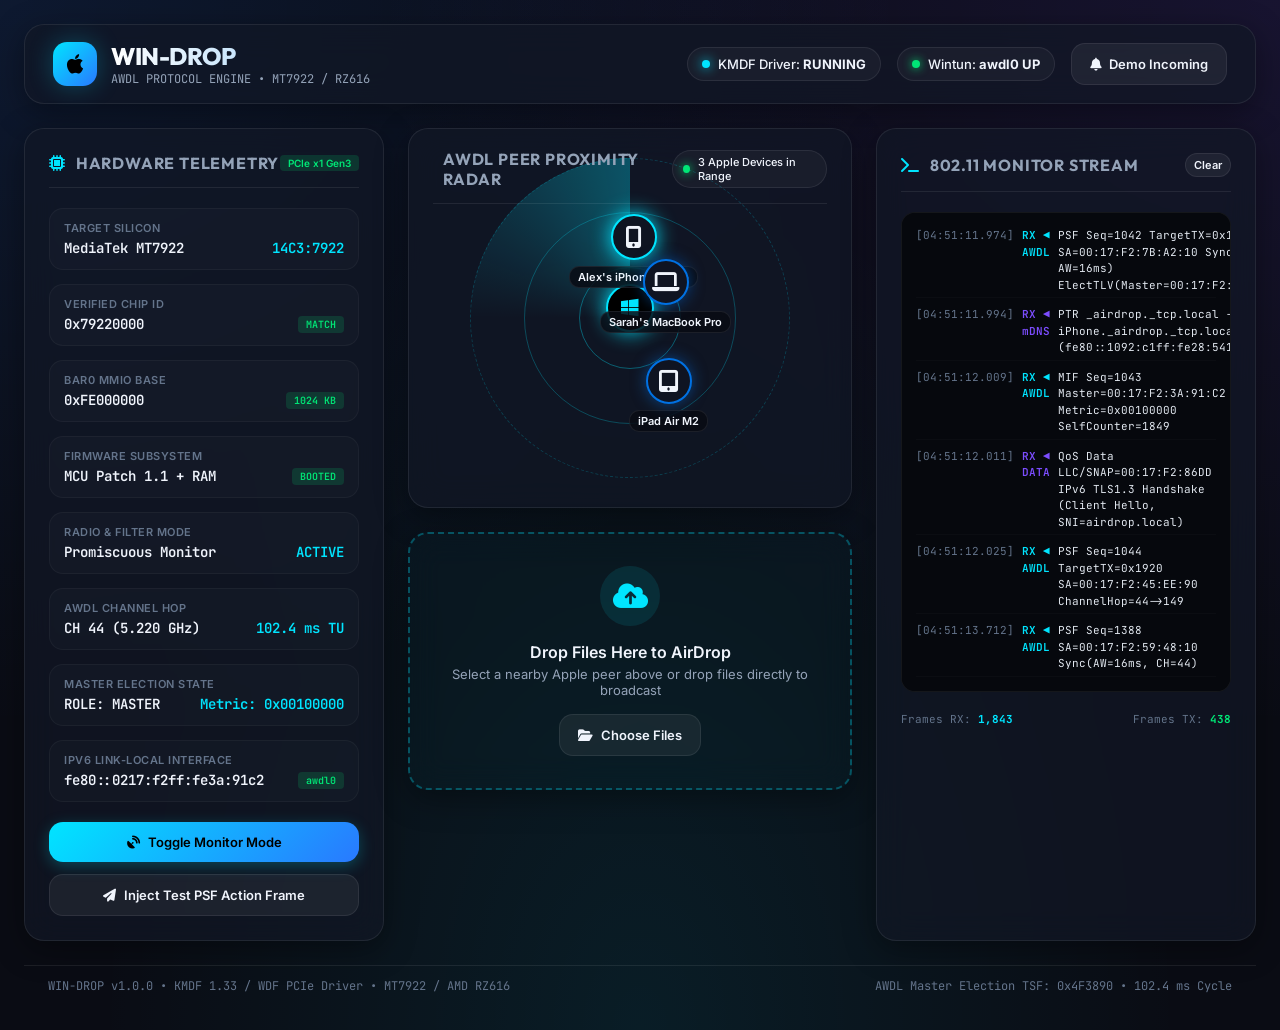
==== ui/index.html @ cebceb47 "Save win-drop project state: fixed driver KMDF 1.35, DMA alignment, SDDL, and inject_test" ====
<!DOCTYPE html>
<html lang="en">
<head>
  <meta charset="UTF-8">
  <meta name="viewport" content="width=device-width, initial-scale=1.0">
  <title>WIN-DROP — Native Windows AirDrop Interoperability (MediaTek MT7922 / AMD RZ616)</title>
  <meta name="description" content="High-performance native Windows 11 Apple AirDrop & AWDL protocol engine for MediaTek MT7922 / AMD RZ616 silicon.">
  <link rel="stylesheet" href="style.css">
  <link rel="stylesheet" href="https://cdnjs.cloudflare.com/ajax/libs/font-awesome/6.4.0/css/all.min.css">
</head>
<body>
  <div class="app-container">
    <!-- Header -->
    <header class="app-header">
      <div class="brand">
        <div class="brand-icon">
          <i class="fa-brands fa-apple"></i>
        </div>
        <div class="brand-text">
          <h1>WIN-DROP</h1>
          <p>AWDL PROTOCOL ENGINE &bull; MT7922 / RZ616</p>
        </div>
      </div>

      <div class="header-status-group">
        <div class="status-badge">
          <span class="status-dot active"></span>
          <span>KMDF Driver: <strong id="driver-state">RUNNING</strong></span>
        </div>
        <div class="status-badge">
          <span class="status-dot"></span>
          <span>Wintun: <strong id="wintun-state">awdl0 UP</strong></span>
        </div>
        <button id="btn-trigger-modal" class="btn-secondary" title="Test AirDrop incoming prompt">
          <i class="fa-solid fa-bell"></i> Demo Incoming
        </button>
      </div>
    </header>

    <!-- Main 3-Column Grid -->
    <main class="main-content">
      <!-- Left Column: Hardware & Kernel Telemetry HUD -->
      <aside class="glass-panel" id="telemetry-panel">
        <div class="panel-header">
          <h2 class="panel-title"><i class="fa-solid fa-microchip"></i> Hardware Telemetry</h2>
          <span class="metric-tag">PCIe x1 Gen3</span>
        </div>

        <div class="telemetry-list">
          <div class="metric-item">
            <span class="metric-label">Target Silicon</span>
            <span class="metric-value">
              <span>MediaTek MT7922</span>
              <span class="highlight">14C3:7922</span>
            </span>
          </div>

          <div class="metric-item">
            <span class="metric-label">Verified Chip ID</span>
            <span class="metric-value">
              <span id="chip-id-val">0x79220000</span>
              <span class="metric-tag">MATCH</span>
            </span>
          </div>

          <div class="metric-item">
            <span class="metric-label">BAR0 MMIO Base</span>
            <span class="metric-value">
              <span>0xFE000000</span>
              <span class="metric-tag">1024 KB</span>
            </span>
          </div>

          <div class="metric-item">
            <span class="metric-label">Firmware Subsystem</span>
            <span class="metric-value">
              <span>MCU Patch 1.1 + RAM</span>
              <span class="metric-tag">BOOTED</span>
            </span>
          </div>

          <div class="metric-item">
            <span class="metric-label">Radio & Filter Mode</span>
            <span class="metric-value">
              <span id="radio-mode">Promiscuous Monitor</span>
              <span class="highlight" id="filter-state">ACTIVE</span>
            </span>
          </div>

          <div class="metric-item">
            <span class="metric-label">AWDL Channel Hop</span>
            <span class="metric-value">
              <span id="current-channel">CH 44 (5.220 GHz)</span>
              <span class="highlight">102.4 ms TU</span>
            </span>
          </div>

          <div class="metric-item">
            <span class="metric-label">Master Election State</span>
            <span class="metric-value">
              <span id="election-role">ROLE: MASTER</span>
              <span class="highlight">Metric: 0x00100000</span>
            </span>
          </div>

          <div class="metric-item">
            <span class="metric-label">IPv6 Link-Local Interface</span>
            <span class="metric-value">
              <span id="ipv6-addr">fe80::0217:f2ff:fe3a:91c2</span>
              <span class="metric-tag">awdl0</span>
            </span>
          </div>
        </div>

        <div class="controls-box">
          <button id="btn-toggle-monitor" class="btn-primary">
            <i class="fa-solid fa-satellite-dish"></i> Toggle Monitor Mode
          </button>
          <button id="btn-inject-psf" class="btn-secondary">
            <i class="fa-solid fa-paper-plane"></i> Inject Test PSF Action Frame
          </button>
        </div>
      </aside>

      <!-- Center Column: Radar Discovery & File Drop Target -->
      <section class="center-viewport">
        <!-- AWDL Radar View -->
        <div class="glass-panel radar-card" id="radar-container">
          <div class="panel-header" style="position: absolute; top: 20px; left: 24px; right: 24px; z-index: 20;">
            <h2 class="panel-title"><i class="fa-solid fa-radar"></i> AWDL Peer Proximity Radar</h2>
            <span class="status-badge" style="padding: 4px 10px; font-size: 11px;">
              <span class="status-dot"></span>
              <span id="peer-count-text">3 Apple Devices in Range</span>
            </span>
          </div>

          <!-- Radar Background concentric circles and sweep -->
          <div class="radar-bg"></div>
          <div class="radar-sweep"></div>

          <!-- Self Node (Center of Radar) -->
          <div class="radar-center-node" title="This PC (Win-Drop Master)">
            <i class="fa-brands fa-windows" style="color: var(--accent-cyan);"></i>
          </div>

          <!-- Discovered Peers (Dynamically Rendered / Initial State) -->
          <div id="radar-peers-layer">
            <div class="peer-node active" id="peer-1" style="top: 85px; left: 160px;" data-name="Alex's iPhone 15 Pro" data-model="iPhone 15 Pro" data-rssi="-48 dBm">
              <div class="peer-avatar">
                <i class="fa-solid fa-mobile-screen-button"></i>
              </div>
              <span class="peer-name">Alex's iPhone 15 Pro</span>
            </div>

            <div class="peer-node" id="peer-2" style="top: 130px; right: 120px;" data-name="Sarah's MacBook Pro" data-model="MacBook Pro 16\"" data-rssi="-59 dBm">
              <div class="peer-avatar">
                <i class="fa-solid fa-laptop"></i>
              </div>
              <span class="peer-name">Sarah's MacBook Pro</span>
            </div>

            <div class="peer-node" id="peer-3" style="bottom: 75px; left: 220px;" data-name="Living Room iPad Air" data-model="iPad Air M2" data-rssi="-71 dBm">
              <div class="peer-avatar">
                <i class="fa-solid fa-tablet-screen-button"></i>
              </div>
              <span class="peer-name">iPad Air M2</span>
            </div>
          </div>
        </div>

        <!-- AirDrop Drag & Drop Zone -->
        <div class="glass-panel dropzone-card" id="dropzone">
          <div class="drop-icon-wrap">
            <i class="fa-solid fa-cloud-arrow-up"></i>
          </div>
          <div class="drop-instruction">
            <h3>Drop Files Here to AirDrop</h3>
            <p id="drop-target-label">Select a nearby Apple peer above or drop files directly to broadcast</p>
          </div>
          <input type="file" id="file-input" multiple style="display: none;">
          <button id="btn-browse-files" class="btn-secondary">
            <i class="fa-solid fa-folder-open"></i> Choose Files
          </button>
          
          <!-- Transfer Progress Overlay -->
          <div id="transfer-progress-box" style="display: none; width: 100%; margin-top: 10px;">
            <div style="display: flex; justify-content: space-between; font-size: 12px; margin-bottom: 6px;">
              <span id="transfer-filename">Uploading...</span>
              <span id="transfer-rate">48.2 MB/s</span>
            </div>
            <div style="width: 100%; height: 8px; background: rgba(255,255,255,0.08); border-radius: 4px; overflow: hidden;">
              <div id="transfer-bar" style="width: 0%; height: 100%; background: linear-gradient(90deg, var(--accent-cyan), var(--accent-blue)); transition: width 0.1s linear;"></div>
            </div>
          </div>
        </div>
      </section>

      <!-- Right Column: Live Sniffer Terminal & Packet Stream -->
      <aside class="glass-panel" id="sniffer-panel">
        <div class="panel-header">
          <h2 class="panel-title"><i class="fa-solid fa-terminal"></i> 802.11 Monitor Stream</h2>
          <button id="btn-clear-log" class="btn-secondary" style="padding: 4px 8px; font-size: 11px;">Clear</button>
        </div>

        <div class="terminal-window" id="packet-terminal">
          <!-- Live packet lines injected by JS -->
        </div>

        <div style="display: flex; justify-content: space-between; font-size: 11px; color: var(--text-muted); font-family: var(--font-mono);">
          <span>Frames RX: <strong id="rx-counter" style="color: var(--accent-cyan);">1,842</strong></span>
          <span>Frames TX: <strong id="tx-counter" style="color: var(--accent-success);">438</strong></span>
        </div>
      </aside>
    </main>

    <!-- Incoming AirDrop Request Modal -->
    <div class="modal-overlay" id="airdrop-modal">
      <div class="airdrop-modal-box">
        <div class="modal-icon">
          <i class="fa-solid fa-file-arrow-down"></i>
        </div>
        <div class="modal-text">
          <h2>AirDrop Transfer Request</h2>
          <p id="modal-desc"><strong>Alex's iPhone 15 Pro</strong> would like to share 2 photos and 1 document (14.2 MB) with you.</p>
        </div>
        <div class="modal-actions">
          <button id="btn-modal-decline" class="btn-decline">Decline</button>
          <button id="btn-modal-accept" class="btn-accept">Accept &amp; Save</button>
        </div>
      </div>
    </div>

    <!-- Footer -->
    <footer class="app-footer">
      <span>WIN-DROP v1.0.0 &bull; KMDF 1.33 / WDF PCIe Driver &bull; MT7922 / AMD RZ616</span>
      <span>AWDL Master Election TSF: <span id="tsf-counter">0x004F382A</span> &bull; 102.4 ms Cycle</span>
    </footer>
  </div>

  <script src="app.js"></script>
</body>
</html>
---- ui/style.css ----
/* WIN-DROP — Modern Glassmorphism Cyberpunk Dark UI Design System */
@import url('https://fonts.googleapis.com/css2?family=Inter:wght@300;400;500;600;700&family=JetBrains+Mono:wght@400;500;600&family=Outfit:wght@500;600;700;800&display=swap');

:root {
  --bg-primary: #0a0c14;
  --bg-secondary: #0f1422;
  --bg-card: rgba(18, 24, 38, 0.7);
  --bg-card-hover: rgba(28, 36, 56, 0.85);
  --border-subtle: rgba(255, 255, 255, 0.08);
  --border-glow: rgba(0, 229, 255, 0.3);
  --border-active: #00e5ff;
  
  --accent-cyan: #00e5ff;
  --accent-blue: #2979ff;
  --accent-purple: #7c4dff;
  --accent-apple: #0071e3;
  --accent-success: #00e676;
  --accent-warning: #ffd600;
  --accent-danger: #ff1744;

  --text-main: #f0f4fc;
  --text-secondary: #94a3b8;
  --text-muted: #64748b;
  
  --radius-sm: 8px;
  --radius-md: 14px;
  --radius-lg: 20px;
  --radius-full: 9999px;
  
  --glass-blur: blur(16px);
  --shadow-glow-cyan: 0 0 25px rgba(0, 229, 255, 0.25);
  --shadow-glow-blue: 0 0 35px rgba(41, 121, 255, 0.3);
  --shadow-card: 0 8px 32px 0 rgba(0, 0, 0, 0.37);
  
  --font-sans: 'Inter', -apple-system, BlinkMacSystemFont, sans-serif;
  --font-heading: 'Outfit', sans-serif;
  --font-mono: 'JetBrains Mono', monospace;
}

* {
  box-sizing: border-box;
  margin: 0;
  padding: 0;
  -webkit-font-smoothing: antialiased;
}

body {
  background: var(--bg-primary);
  background-image: 
    radial-gradient(at 0% 0%, rgba(41, 121, 255, 0.12) 0px, transparent 50%),
    radial-gradient(at 100% 0%, rgba(124, 77, 255, 0.12) 0px, transparent 50%),
    radial-gradient(at 50% 100%, rgba(0, 229, 255, 0.08) 0px, transparent 60%);
  color: var(--text-main);
  font-family: var(--font-sans);
  min-height: 100vh;
  overflow-x: hidden;
  display: flex;
  flex-direction: column;
}

/* App Container */
.app-container {
  display: grid;
  grid-template-rows: auto 1fr auto;
  min-height: 100vh;
  max-width: 1600px;
  margin: 0 auto;
  width: 100%;
  padding: 24px;
  gap: 24px;
}

/* Header */
.app-header {
  display: flex;
  align-items: center;
  justify-content: space-between;
  padding: 16px 28px;
  background: var(--bg-card);
  backdrop-filter: var(--glass-blur);
  border: 1px solid var(--border-subtle);
  border-radius: var(--radius-lg);
  box-shadow: var(--shadow-card);
}

.brand {
  display: flex;
  align-items: center;
  gap: 14px;
}

.brand-icon {
  width: 44px;
  height: 44px;
  border-radius: var(--radius-md);
  background: linear-gradient(135deg, var(--accent-cyan), var(--accent-blue));
  display: flex;
  align-items: center;
  justify-content: center;
  color: #000;
  font-size: 22px;
  box-shadow: var(--shadow-glow-cyan);
}

.brand-text h1 {
  font-family: var(--font-heading);
  font-size: 24px;
  font-weight: 800;
  letter-spacing: -0.5px;
  background: linear-gradient(90deg, #fff, #90caf9);
  -webkit-background-clip: text;
  -webkit-text-fill-color: transparent;
}

.brand-text p {
  font-size: 12px;
  color: var(--text-secondary);
  font-family: var(--font-mono);
}

.header-status-group {
  display: flex;
  align-items: center;
  gap: 16px;
}

.status-badge {
  display: flex;
  align-items: center;
  gap: 8px;
  padding: 8px 14px;
  border-radius: var(--radius-full);
  background: rgba(255, 255, 255, 0.04);
  border: 1px solid var(--border-subtle);
  font-size: 13px;
  font-weight: 500;
}

.status-dot {
  width: 8px;
  height: 8px;
  border-radius: 50%;
  background: var(--accent-success);
  box-shadow: 0 0 10px var(--accent-success);
  animation: pulse 2s infinite ease-in-out;
}

.status-dot.active {
  background: var(--accent-cyan);
  box-shadow: 0 0 12px var(--accent-cyan);
}

@keyframes pulse {
  0%, 100% { transform: scale(1); opacity: 1; }
  50% { transform: scale(1.3); opacity: 0.7; }
}

/* Main Grid Layout */
.main-content {
  display: grid;
  grid-template-columns: 360px 1fr 380px;
  gap: 24px;
  min-height: 680px;
}

/* Glass Card Common */
.glass-panel {
  background: var(--bg-card);
  backdrop-filter: var(--glass-blur);
  border: 1px solid var(--border-subtle);
  border-radius: var(--radius-lg);
  padding: 24px;
  display: flex;
  flex-direction: column;
  gap: 20px;
  box-shadow: var(--shadow-card);
  transition: border-color 0.3s ease;
}

.glass-panel:hover {
  border-color: rgba(255, 255, 255, 0.15);
}

.panel-header {
  display: flex;
  align-items: center;
  justify-content: space-between;
  border-bottom: 1px solid var(--border-subtle);
  padding-bottom: 14px;
}

.panel-title {
  font-family: var(--font-heading);
  font-size: 16px;
  font-weight: 700;
  text-transform: uppercase;
  letter-spacing: 0.8px;
  color: var(--text-secondary);
  display: flex;
  align-items: center;
  gap: 10px;
}

.panel-title i {
  color: var(--accent-cyan);
}

/* Left Column: Hardware & Driver Telemetry HUD */
.telemetry-list {
  display: flex;
  flex-direction: column;
  gap: 14px;
}

.metric-item {
  display: flex;
  flex-direction: column;
  gap: 4px;
  background: rgba(255, 255, 255, 0.02);
  padding: 12px 14px;
  border-radius: var(--radius-md);
  border: 1px solid rgba(255, 255, 255, 0.04);
}

.metric-label {
  font-size: 11px;
  color: var(--text-muted);
  text-transform: uppercase;
  letter-spacing: 0.5px;
  font-weight: 600;
}

.metric-value {
  font-family: var(--font-mono);
  font-size: 14px;
  font-weight: 600;
  color: var(--text-main);
  display: flex;
  align-items: center;
  justify-content: space-between;
}

.metric-value .highlight {
  color: var(--accent-cyan);
}

.metric-tag {
  font-size: 10px;
  padding: 2px 8px;
  border-radius: 4px;
  background: rgba(0, 230, 118, 0.15);
  color: var(--accent-success);
  font-weight: 600;
}

.controls-box {
  margin-top: auto;
  display: flex;
  flex-direction: column;
  gap: 12px;
}

.btn-primary, .btn-secondary {
  padding: 12px 18px;
  border-radius: var(--radius-md);
  font-family: var(--font-sans);
  font-size: 13px;
  font-weight: 600;
  cursor: pointer;
  display: flex;
  align-items: center;
  justify-content: center;
  gap: 8px;
  transition: all 0.2s ease;
  border: none;
}

.btn-primary {
  background: linear-gradient(135deg, var(--accent-cyan), var(--accent-blue));
  color: #000;
  box-shadow: 0 4px 15px rgba(0, 229, 255, 0.25);
}

.btn-primary:hover {
  transform: translateY(-2px);
  box-shadow: 0 6px 22px rgba(0, 229, 255, 0.4);
}

.btn-secondary {
  background: rgba(255, 255, 255, 0.06);
  color: var(--text-main);
  border: 1px solid var(--border-subtle);
}

.btn-secondary:hover {
  background: rgba(255, 255, 255, 0.1);
  border-color: rgba(255, 255, 255, 0.2);
}

/* Center Column: Radar & Peer Discovery + AirDrop Drag/Drop */
.center-viewport {
  display: flex;
  flex-direction: column;
  gap: 24px;
}

/* AWDL Radar Scanner */
.radar-card {
  position: relative;
  height: 380px;
  overflow: hidden;
  display: flex;
  align-items: center;
  justify-content: center;
}

.radar-bg {
  position: absolute;
  width: 320px;
  height: 320px;
  border-radius: 50%;
  border: 1px dashed rgba(0, 229, 255, 0.2);
  display: flex;
  align-items: center;
  justify-content: center;
}

.radar-bg::before {
  content: '';
  position: absolute;
  width: 210px;
  height: 210px;
  border-radius: 50%;
  border: 1px solid rgba(0, 229, 255, 0.25);
}

.radar-bg::after {
  content: '';
  position: absolute;
  width: 100px;
  height: 100px;
  border-radius: 50%;
  border: 1px solid rgba(0, 229, 255, 0.35);
}

.radar-sweep {
  position: absolute;
  width: 320px;
  height: 320px;
  border-radius: 50%;
  background: conic-gradient(from 0deg, transparent 75%, rgba(0, 229, 255, 0.3) 100%);
  animation: sweep 4s linear infinite;
}

@keyframes sweep {
  from { transform: rotate(0deg); }
  to { transform: rotate(360deg); }
}

.radar-center-node {
  position: relative;
  z-index: 10;
  width: 48px;
  height: 48px;
  border-radius: 50%;
  background: #000;
  border: 2px solid var(--accent-cyan);
  display: flex;
  align-items: center;
  justify-content: center;
  box-shadow: 0 0 20px var(--accent-cyan);
  font-size: 20px;
}

/* Peer Nodes inside Radar */
.peer-node {
  position: absolute;
  z-index: 12;
  cursor: pointer;
  display: flex;
  flex-direction: column;
  align-items: center;
  gap: 6px;
  transition: transform 0.3s cubic-bezier(0.34, 1.56, 0.64, 1);
}

.peer-node:hover {
  transform: scale(1.15);
}

.peer-avatar {
  width: 46px;
  height: 46px;
  border-radius: 50%;
  background: var(--bg-secondary);
  border: 2px solid var(--accent-apple);
  display: flex;
  align-items: center;
  justify-content: center;
  font-size: 22px;
  box-shadow: 0 0 15px rgba(0, 113, 227, 0.5);
  position: relative;
}

.peer-node.active .peer-avatar {
  border-color: var(--accent-cyan);
  box-shadow: 0 0 20px var(--accent-cyan);
}

.peer-name {
  font-size: 11px;
  font-weight: 600;
  background: rgba(10, 12, 20, 0.85);
  padding: 3px 8px;
  border-radius: 10px;
  border: 1px solid var(--border-subtle);
  white-space: nowrap;
}

/* AirDrop Drag & Drop Target Zone */
.dropzone-card {
  border: 2px dashed rgba(0, 229, 255, 0.3);
  border-radius: var(--radius-lg);
  padding: 32px 24px;
  display: flex;
  flex-direction: column;
  align-items: center;
  justify-content: center;
  gap: 16px;
  background: rgba(0, 229, 255, 0.02);
  cursor: pointer;
  transition: all 0.3s ease;
  min-height: 200px;
}

.dropzone-card:hover, .dropzone-card.dragover {
  border-color: var(--accent-cyan);
  background: rgba(0, 229, 255, 0.06);
  box-shadow: var(--shadow-glow-cyan);
}

.drop-icon-wrap {
  width: 60px;
  height: 60px;
  border-radius: 50%;
  background: rgba(0, 229, 255, 0.1);
  display: flex;
  align-items: center;
  justify-content: center;
  font-size: 28px;
  color: var(--accent-cyan);
}

.drop-instruction h3 {
  font-size: 16px;
  font-weight: 600;
  text-align: center;
}

.drop-instruction p {
  font-size: 13px;
  color: var(--text-secondary);
  text-align: center;
  margin-top: 4px;
}

/* Right Column: Live Sniffer Terminal & Transfer Queue */
.terminal-window {
  display: flex;
  flex-direction: column;
  flex: 1;
  background: #06080d;
  border-radius: var(--radius-md);
  border: 1px solid rgba(255, 255, 255, 0.06);
  padding: 14px;
  font-family: var(--font-mono);
  font-size: 11px;
  overflow-y: auto;
  gap: 8px;
  max-height: 480px;
}

.packet-log {
  display: flex;
  gap: 8px;
  line-height: 1.5;
  color: #a0aec0;
  border-bottom: 1px solid rgba(255, 255, 255, 0.02);
  padding-bottom: 4px;
}

.pkt-time {
  color: var(--text-muted);
}

.pkt-type {
  color: var(--accent-cyan);
  font-weight: 600;
}

.pkt-detail {
  color: #e2e8f0;
}

/* Incoming AirDrop Modal */
.modal-overlay {
  position: fixed;
  inset: 0;
  background: rgba(0, 0, 0, 0.7);
  backdrop-filter: blur(10px);
  display: flex;
  align-items: center;
  justify-content: center;
  z-index: 1000;
  opacity: 0;
  pointer-events: none;
  transition: opacity 0.3s ease;
}

.modal-overlay.open {
  opacity: 1;
  pointer-events: auto;
}

.airdrop-modal-box {
  background: #181d29;
  border: 1px solid var(--border-subtle);
  border-radius: var(--radius-lg);
  width: 440px;
  padding: 28px;
  box-shadow: 0 20px 60px rgba(0, 0, 0, 0.6);
  display: flex;
  flex-direction: column;
  align-items: center;
  gap: 20px;
  transform: translateY(20px);
  transition: transform 0.3s ease;
}

.modal-overlay.open .airdrop-modal-box {
  transform: translateY(0);
}

.modal-icon {
  width: 72px;
  height: 72px;
  border-radius: 50%;
  background: linear-gradient(135deg, var(--accent-apple), #38ef7d);
  display: flex;
  align-items: center;
  justify-content: center;
  font-size: 34px;
  color: #fff;
  box-shadow: 0 0 25px rgba(0, 113, 227, 0.4);
}

.modal-text {
  text-align: center;
}

.modal-text h2 {
  font-size: 19px;
  font-weight: 700;
  margin-bottom: 6px;
}

.modal-text p {
  font-size: 13px;
  color: var(--text-secondary);
}

.modal-actions {
  display: flex;
  gap: 12px;
  width: 100%;
}

.modal-actions button {
  flex: 1;
  padding: 12px;
  font-size: 14px;
  font-weight: 600;
  border-radius: var(--radius-md);
  cursor: pointer;
  border: none;
  transition: all 0.2s ease;
}

.btn-accept {
  background: var(--accent-apple);
  color: #fff;
}

.btn-accept:hover {
  background: #0077ed;
}

.btn-decline {
  background: rgba(255, 255, 255, 0.08);
  color: var(--text-main);
}

.btn-decline:hover {
  background: rgba(255, 255, 255, 0.15);
}

/* Footer */
.app-footer {
  display: flex;
  align-items: center;
  justify-content: space-between;
  padding: 12px 24px;
  font-size: 12px;
  color: var(--text-muted);
  border-top: 1px solid var(--border-subtle);
  font-family: var(--font-mono);
}
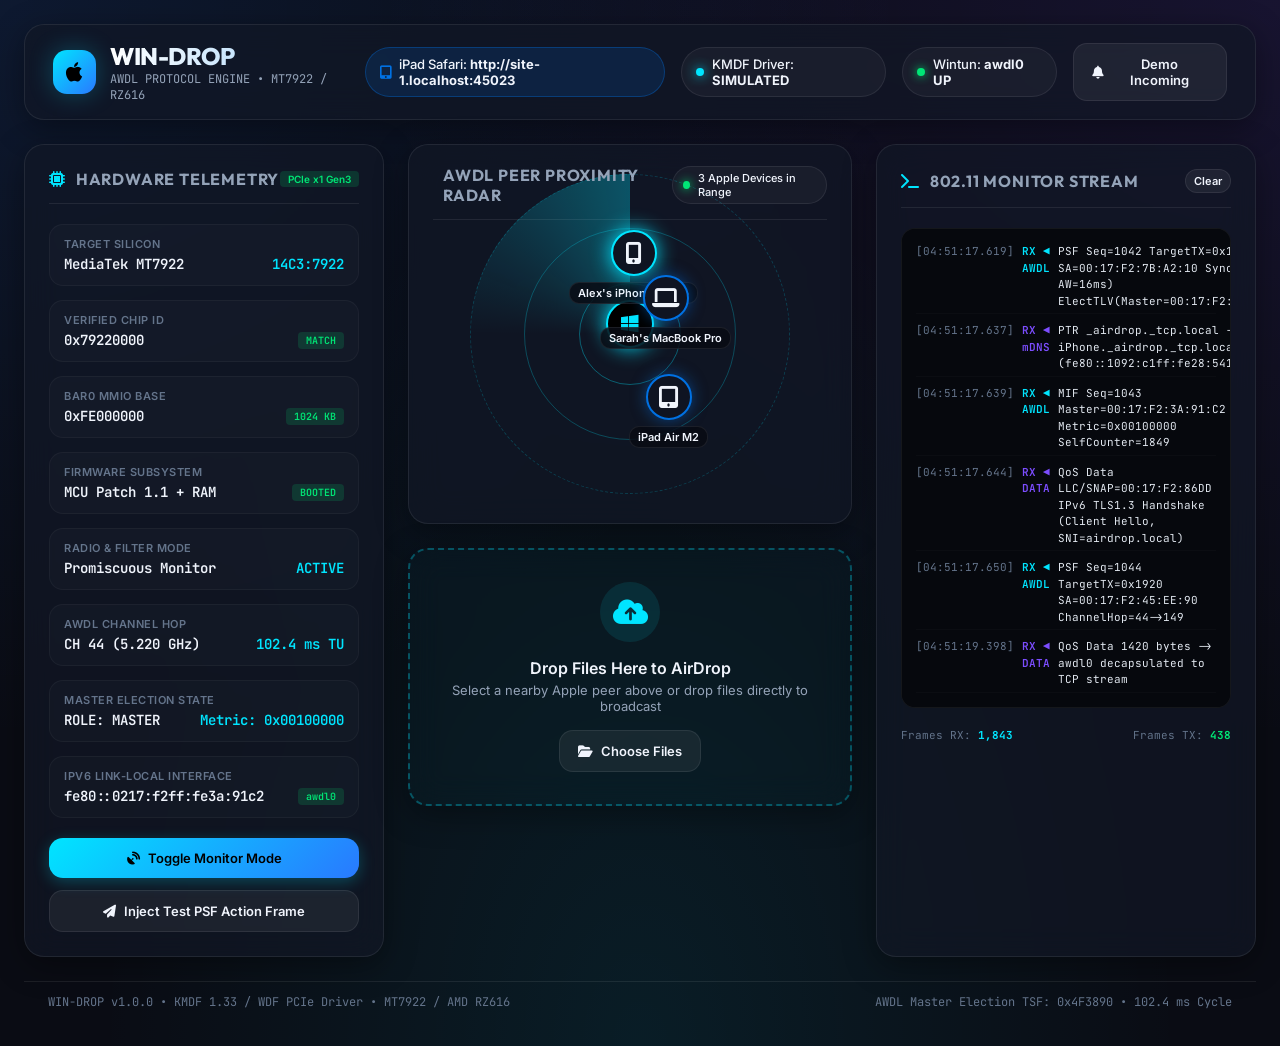
==== commit 9bf0834b: "feat: hybrid Wi-Fi mode, Apple BLE RSSI filtering & sorting, static UI serving and real iPad file up" ====
--- a/ui/index.html
+++ b/ui/index.html
@@ -23,6 +23,10 @@
       </div>
 
       <div class="header-status-group">
+        <div class="status-badge" style="background: rgba(0, 113, 227, 0.15); border-color: rgba(0, 113, 227, 0.35);">
+          <i class="fa-solid fa-tablet-screen-button" style="color: var(--accent-apple);"></i>
+          <span>iPad Safari: <strong id="ipad-url-text">http://&lt;lan-ip&gt;:8770</strong></span>
+        </div>
         <div class="status-badge">
           <span class="status-dot active"></span>
           <span>KMDF Driver: <strong id="driver-state">RUNNING</strong></span>
@@ -192,6 +196,14 @@
               <div id="transfer-bar" style="width: 0%; height: 100%; background: linear-gradient(90deg, var(--accent-cyan), var(--accent-blue)); transition: width 0.1s linear;"></div>
             </div>
           </div>
+          <!-- Received Files Tray -->
+          <div id="received-files-tray" style="display: none; width: 100%; margin-top: 14px; padding-top: 10px; border-top: 1px solid rgba(255,255,255,0.06);">
+            <div style="font-size: 11px; text-transform: uppercase; color: var(--accent-cyan); letter-spacing: 0.5px; font-weight: 700; margin-bottom: 6px; display: flex; align-items: center; gap: 6px;">
+              <i class="fa-solid fa-download"></i> Received Files (downloads/AirDrop)
+            </div>
+            <div id="received-files-list" style="display: flex; flex-direction: column; gap: 4px; max-height: 85px; overflow-y: auto; font-family: var(--font-mono); font-size: 11px; color: var(--text-main);">
+            </div>
+          </div>
         </div>
       </section>
 
